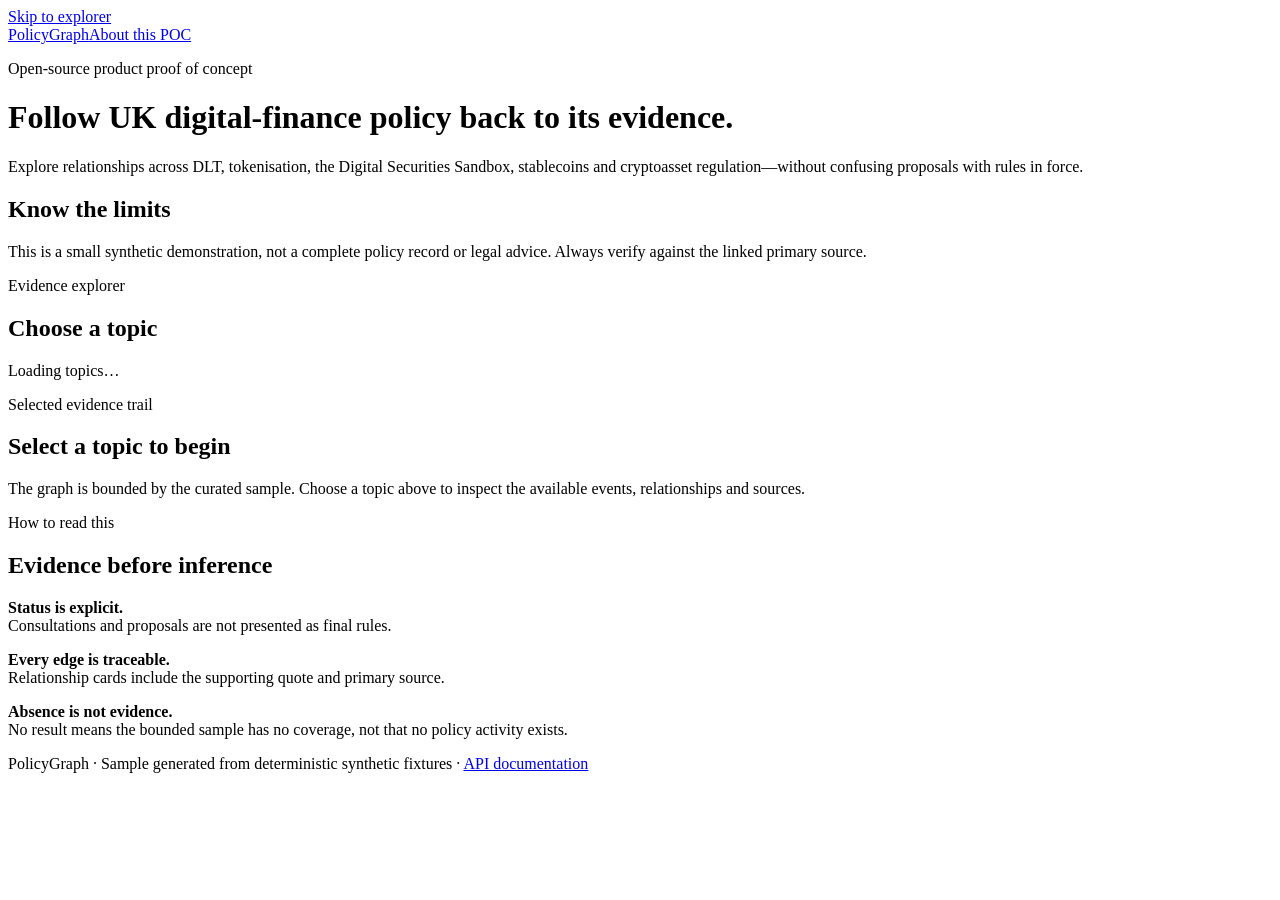
==== app/index.html @ 6fe6553f "feat: launch PolicyGraph proof of concept" ====
<!doctype html>
<html lang="en">
<head>
  <meta charset="utf-8">
  <meta name="viewport" content="width=device-width, initial-scale=1">
  <meta name="description" content="Explore a source-grounded sample of UK digital-finance policy.">
  <title>PolicyGraph — UK digital finance policy</title>
  <link rel="stylesheet" href="/assets/styles.css">
  <link rel="stylesheet" href="/assets/accessibility.css">
</head>
<body>
  <a class="skip-link" href="#explorer">Skip to explorer</a>
  <header class="hero">
    <nav aria-label="Primary"><a class="brand" href="/">PolicyGraph</a><a href="#about">About this POC</a></nav>
    <div class="hero-grid">
      <div><p class="eyebrow">Open-source product proof of concept</p><h1>Follow UK digital-finance policy back to its evidence.</h1><p class="lede">Explore relationships across DLT, tokenisation, the Digital Securities Sandbox, stablecoins and cryptoasset regulation—without confusing proposals with rules in force.</p></div>
      <aside class="notice" aria-labelledby="caveat-title"><h2 id="caveat-title">Know the limits</h2><p>This is a small synthetic demonstration, not a complete policy record or legal advice. Always verify against the linked primary source.</p></aside>
    </div>
  </header>
  <main id="explorer">
    <section aria-labelledby="explore-title">
      <p class="eyebrow">Evidence explorer</p><h2 id="explore-title">Choose a topic</h2>
      <div id="topics" class="topics" aria-live="polite"><p>Loading topics…</p></div>
    </section>
    <section id="results" class="results" aria-labelledby="results-title" tabindex="-1">
      <div class="section-heading"><div><p class="eyebrow">Selected evidence trail</p><h2 id="results-title">Select a topic to begin</h2></div><p id="summary"></p></div>
      <div id="content"><p class="empty">The graph is bounded by the curated sample. Choose a topic above to inspect the available events, relationships and sources.</p></div>
    </section>
    <section id="about" class="about" aria-labelledby="about-title"><p class="eyebrow">How to read this</p><h2 id="about-title">Evidence before inference</h2><div class="principles"><p><strong>Status is explicit.</strong><br>Consultations and proposals are not presented as final rules.</p><p><strong>Every edge is traceable.</strong><br>Relationship cards include the supporting quote and primary source.</p><p><strong>Absence is not evidence.</strong><br>No result means the bounded sample has no coverage, not that no policy activity exists.</p></div></section>
  </main>
  <footer><p>PolicyGraph · Sample generated from deterministic synthetic fixtures · <a href="/docs">API documentation</a></p></footer>
  <script src="/assets/app.js" defer></script>
</body>
</html>
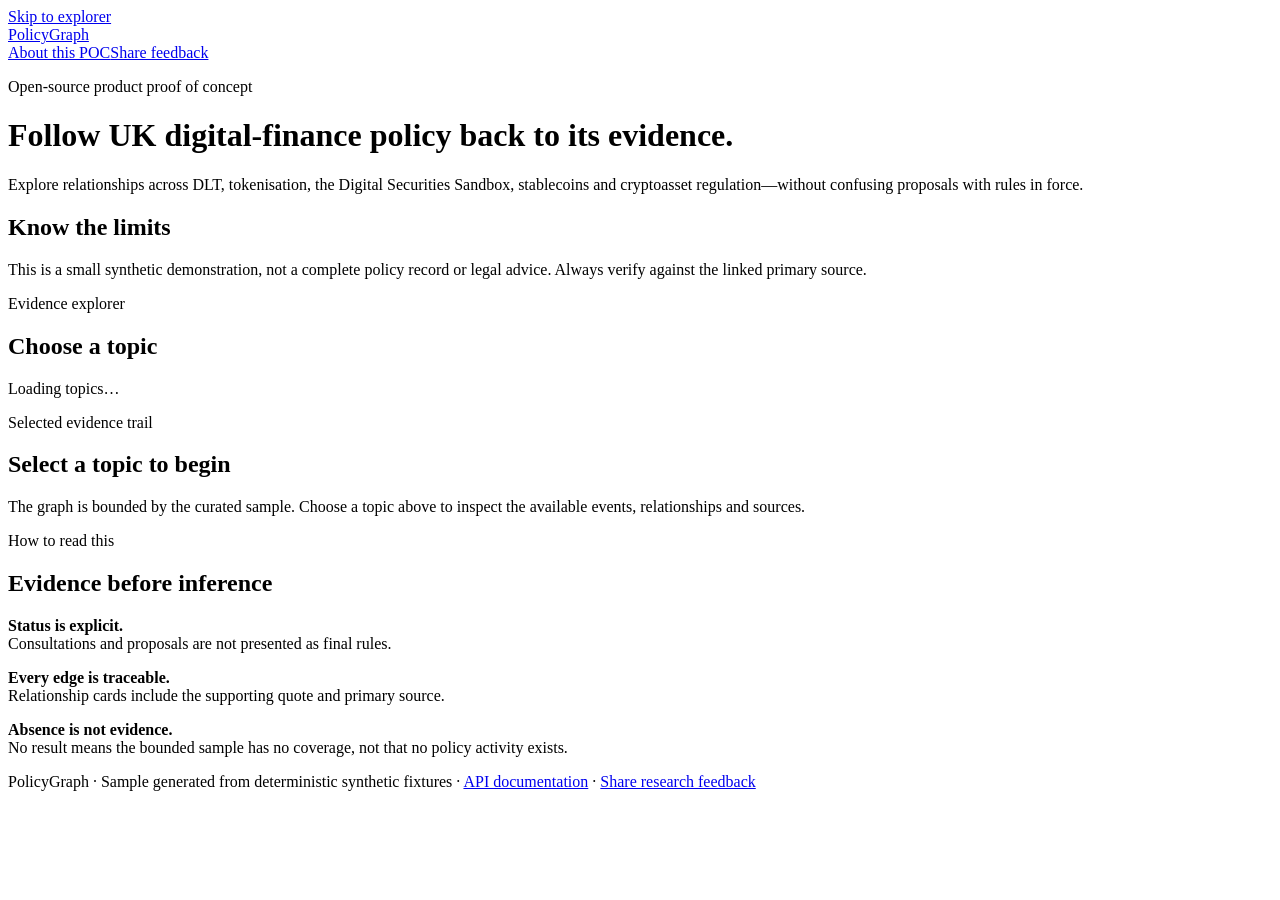
==== commit d368fbd6: "feat: prepare public research alpha deployment" ====
--- a/app/index.html
+++ b/app/index.html
@@ -11,7 +11,7 @@
 <body>
   <a class="skip-link" href="#explorer">Skip to explorer</a>
   <header class="hero">
-    <nav aria-label="Primary"><a class="brand" href="/">PolicyGraph</a><a href="#about">About this POC</a></nav>
+    <nav aria-label="Primary"><a class="brand" href="/">PolicyGraph</a><div class="nav-links"><a href="#about">About this POC</a><a href="https://github.com/mindblastsg/policygraph-uk-digital-finance/issues/new?template=research_feedback.yml" target="_blank" rel="noopener noreferrer">Share feedback</a></div></nav>
     <div class="hero-grid">
       <div><p class="eyebrow">Open-source product proof of concept</p><h1>Follow UK digital-finance policy back to its evidence.</h1><p class="lede">Explore relationships across DLT, tokenisation, the Digital Securities Sandbox, stablecoins and cryptoasset regulation—without confusing proposals with rules in force.</p></div>
       <aside class="notice" aria-labelledby="caveat-title"><h2 id="caveat-title">Know the limits</h2><p>This is a small synthetic demonstration, not a complete policy record or legal advice. Always verify against the linked primary source.</p></aside>
@@ -28,7 +28,7 @@
     </section>
     <section id="about" class="about" aria-labelledby="about-title"><p class="eyebrow">How to read this</p><h2 id="about-title">Evidence before inference</h2><div class="principles"><p><strong>Status is explicit.</strong><br>Consultations and proposals are not presented as final rules.</p><p><strong>Every edge is traceable.</strong><br>Relationship cards include the supporting quote and primary source.</p><p><strong>Absence is not evidence.</strong><br>No result means the bounded sample has no coverage, not that no policy activity exists.</p></div></section>
   </main>
-  <footer><p>PolicyGraph · Sample generated from deterministic synthetic fixtures · <a href="/docs">API documentation</a></p></footer>
+  <footer><p>PolicyGraph · Sample generated from deterministic synthetic fixtures · <a href="/docs">API documentation</a> · <a href="https://github.com/mindblastsg/policygraph-uk-digital-finance/issues/new?template=research_feedback.yml" target="_blank" rel="noopener noreferrer">Share research feedback</a></p></footer>
   <script src="/assets/app.js" defer></script>
 </body>
 </html>
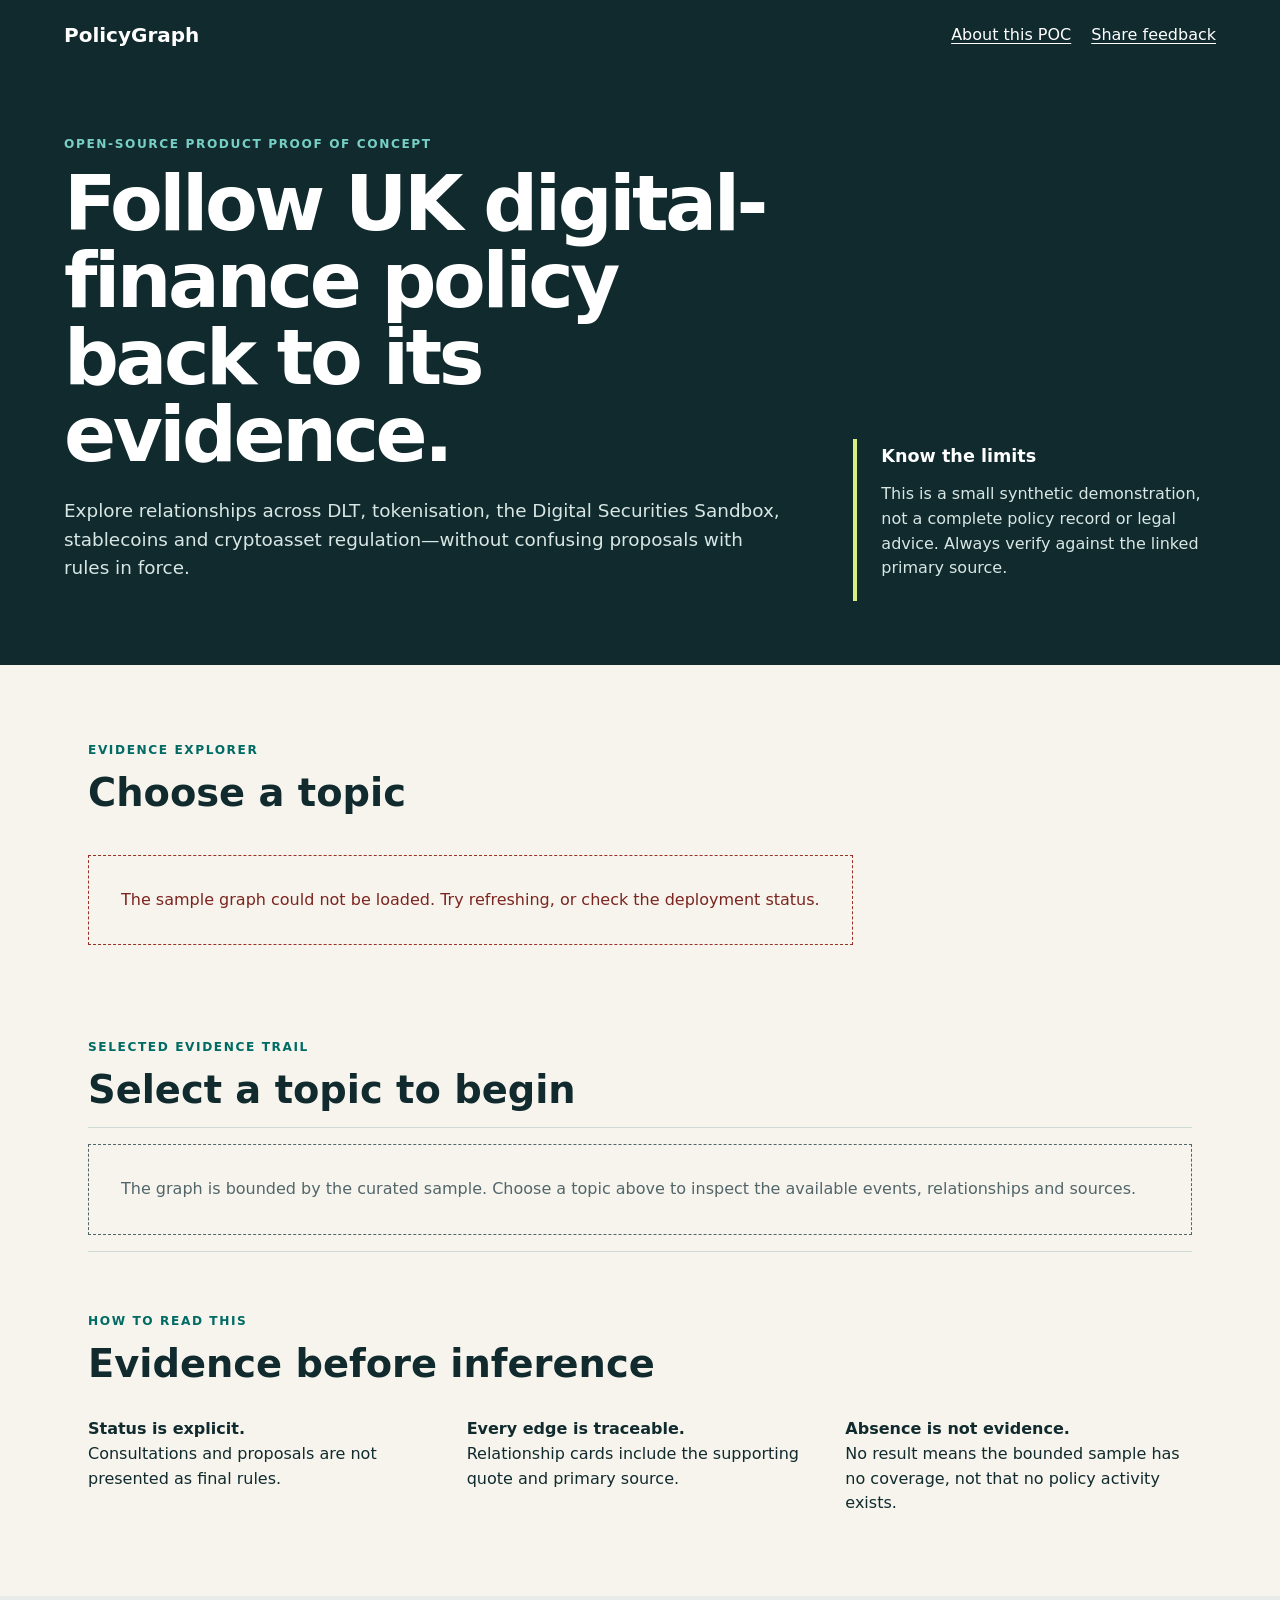
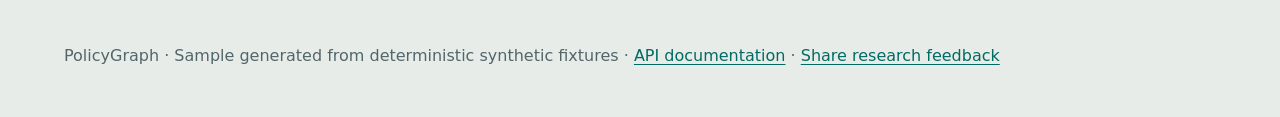
==== commit 785dc072: "feat: deploy research alpha on GitHub Pages" ====
--- a/app/index.html
+++ b/app/index.html
@@ -5,8 +5,8 @@
   <meta name="viewport" content="width=device-width, initial-scale=1">
   <meta name="description" content="Explore a source-grounded sample of UK digital-finance policy.">
   <title>PolicyGraph — UK digital finance policy</title>
-  <link rel="stylesheet" href="/assets/styles.css">
-  <link rel="stylesheet" href="/assets/accessibility.css">
+  <link rel="stylesheet" href="assets/styles.css">
+  <link rel="stylesheet" href="assets/accessibility.css">
 </head>
 <body>
   <a class="skip-link" href="#explorer">Skip to explorer</a>
@@ -28,7 +28,7 @@
     </section>
     <section id="about" class="about" aria-labelledby="about-title"><p class="eyebrow">How to read this</p><h2 id="about-title">Evidence before inference</h2><div class="principles"><p><strong>Status is explicit.</strong><br>Consultations and proposals are not presented as final rules.</p><p><strong>Every edge is traceable.</strong><br>Relationship cards include the supporting quote and primary source.</p><p><strong>Absence is not evidence.</strong><br>No result means the bounded sample has no coverage, not that no policy activity exists.</p></div></section>
   </main>
-  <footer><p>PolicyGraph · Sample generated from deterministic synthetic fixtures · <a href="/docs">API documentation</a> · <a href="https://github.com/mindblastsg/policygraph-uk-digital-finance/issues/new?template=research_feedback.yml" target="_blank" rel="noopener noreferrer">Share research feedback</a></p></footer>
-  <script src="/assets/app.js" defer></script>
+  <footer><p>PolicyGraph · Sample generated from deterministic synthetic fixtures · <a id="documentation-link" href="docs">API documentation</a> · <a href="https://github.com/mindblastsg/policygraph-uk-digital-finance/issues/new?template=research_feedback.yml" target="_blank" rel="noopener noreferrer">Share research feedback</a></p></footer>
+  <script src="assets/app.js" defer></script>
 </body>
 </html>
--- a/app/assets/styles.css
+++ b/app/assets/styles.css
@@ -0,0 +1 @@
+:root{--ink:#102a2e;--muted:#52666a;--paper:#f6f4ed;--surface:#fff;--line:#ced8d5;--teal:#006b64;--lime:#d7ee83;--amber:#ffdf9b;--shadow:0 16px 40px rgba(16,42,46,.09)}*{box-sizing:border-box}html{scroll-behavior:smooth}body{margin:0;color:var(--ink);background:var(--paper);font:16px/1.55 system-ui,-apple-system,"Segoe UI",sans-serif}a{color:var(--teal);text-underline-offset:.2em}.skip-link{position:absolute;left:1rem;top:-5rem;background:var(--ink);color:#fff;padding:.75rem;z-index:2}.skip-link:focus{top:1rem}.hero{padding:1.25rem clamp(1rem,5vw,5rem) 4rem;background:var(--ink);color:#fff}.hero nav{display:flex;justify-content:space-between;align-items:center;gap:1rem}.hero nav a{color:#fff}.nav-links{display:flex;gap:1.25rem;align-items:center}.brand{font-size:1.25rem;font-weight:800;text-decoration:none}.hero-grid{max-width:1200px;margin:4.5rem auto 0;display:grid;grid-template-columns:2fr 1fr;gap:4rem;align-items:end}h1{font-size:clamp(2.5rem,6vw,5rem);line-height:1;letter-spacing:-.045em;margin:.3rem 0 1.5rem;max-width:850px}h2{font-size:clamp(1.7rem,3vw,2.6rem);line-height:1.1;margin:.25rem 0 1rem}.eyebrow{text-transform:uppercase;letter-spacing:.13em;font-weight:750;font-size:.76rem;color:#77cfc5}.lede{max-width:760px;font-size:1.15rem;color:#d8e7e4}.notice{border-left:4px solid var(--lime);padding:.25rem 0 .25rem 1.5rem}.notice h2{font-size:1.1rem}.notice p{color:#d8e7e4}main{max-width:1200px;margin:auto;padding:4rem clamp(1rem,5vw,3rem)}main .eyebrow{color:var(--teal)}.topics{display:flex;gap:.7rem;flex-wrap:wrap;margin:1.5rem 0 4rem}.topic{border:1px solid var(--teal);border-radius:999px;padding:.65rem 1rem;color:var(--teal);background:transparent;font:inherit;font-weight:700;cursor:pointer}.topic:hover,.topic:focus-visible,.topic[aria-pressed=true]{background:var(--teal);color:#fff}.results{outline:none}.section-heading{display:flex;justify-content:space-between;gap:2rem;align-items:end;border-bottom:1px solid var(--line)}#summary{color:var(--muted)}.grid{display:grid;grid-template-columns:repeat(2,minmax(0,1fr));gap:1rem;margin:1.5rem 0 4rem}.card{background:var(--surface);padding:1.4rem;border:1px solid var(--line);border-radius:.35rem;box-shadow:var(--shadow)}.card h3{margin:.35rem 0;font-size:1.15rem}.meta{color:var(--muted);font-size:.9rem}.status{display:inline-block;border-radius:.2rem;padding:.2rem .5rem;background:var(--amber);font-size:.72rem;font-weight:800;text-transform:uppercase;letter-spacing:.06em}.evidence{padding:1rem;margin:1rem 0;background:#eef5f3;border-left:3px solid var(--teal)}.empty,.error{padding:2rem;border:1px dashed var(--muted);color:var(--muted)}.error{border-color:#9b3028;color:#7c241f}.about{border-top:1px solid var(--line);padding-top:3rem}.principles{display:grid;grid-template-columns:repeat(3,1fr);gap:2rem}footer{padding:2rem clamp(1rem,5vw,5rem);background:#e7ece8;color:var(--muted)}button:focus-visible,a:focus-visible{outline:3px solid #f0b429;outline-offset:3px}@media(max-width:720px){.hero-grid,.grid,.principles{grid-template-columns:1fr}.hero-grid{gap:2rem;margin-top:3rem}.section-heading{display:block}.nav-links{gap:.75rem;font-size:.9rem}}
--- a/app/assets/accessibility.css
+++ b/app/assets/accessibility.css
@@ -0,0 +1,41 @@
+.sr-only {
+  position: absolute;
+  width: 1px;
+  height: 1px;
+  padding: 0;
+  margin: -1px;
+  overflow: hidden;
+  clip: rect(0, 0, 0, 0);
+  white-space: nowrap;
+  border: 0;
+}
+
+.view-links {
+  display: flex;
+  flex-wrap: wrap;
+  gap: .5rem 1.25rem;
+  padding: .75rem 0;
+}
+
+.view-links a {
+  display: inline-flex;
+  align-items: center;
+  min-height: 44px;
+  padding: .5rem .25rem;
+}
+
+.card h4 {
+  margin: .35rem 0;
+  font-size: 1.15rem;
+}
+
+.coverage-note {
+  padding: 1rem;
+  background: #eef5f3;
+  border-left: 3px solid var(--teal);
+}
+
+@media (prefers-reduced-motion: reduce) {
+  html { scroll-behavior: auto; }
+  *, *::before, *::after { animation-duration: 0.01ms !important; animation-iteration-count: 1 !important; transition-duration: 0.01ms !important; }
+}
